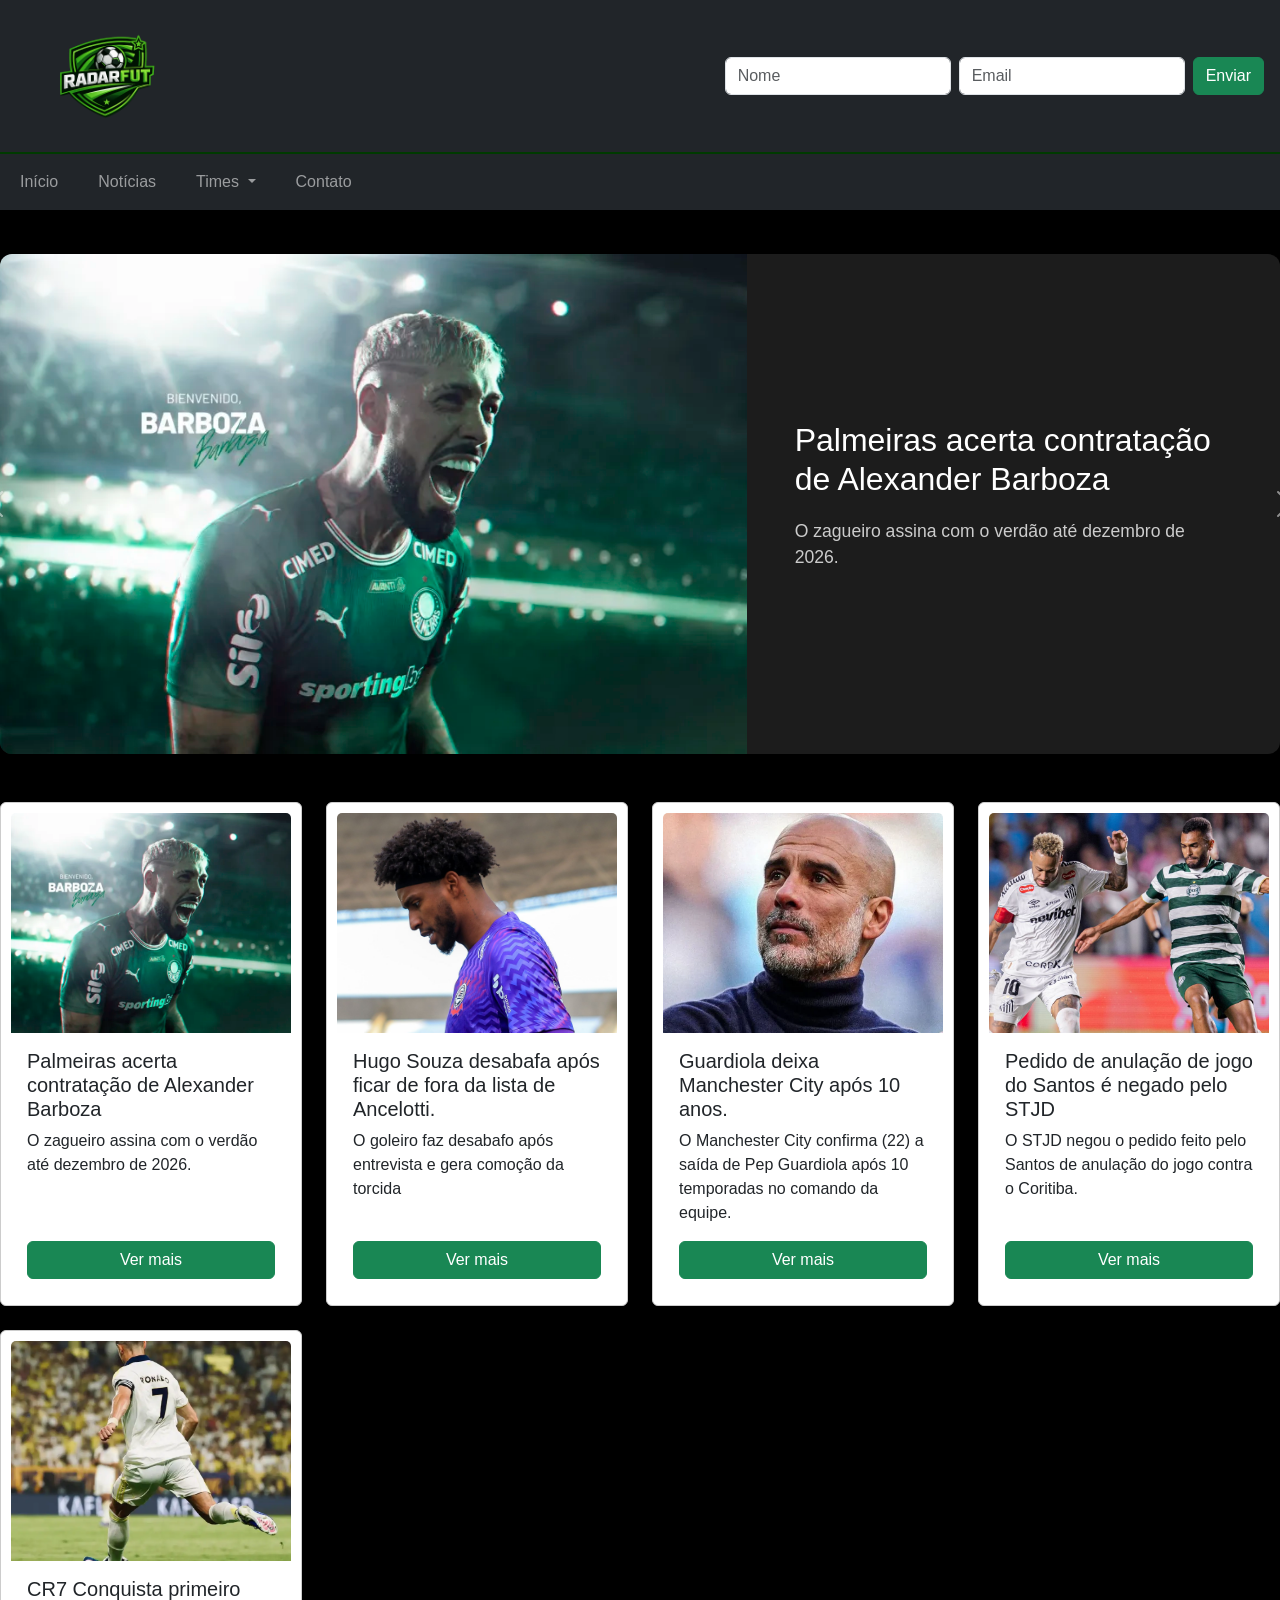
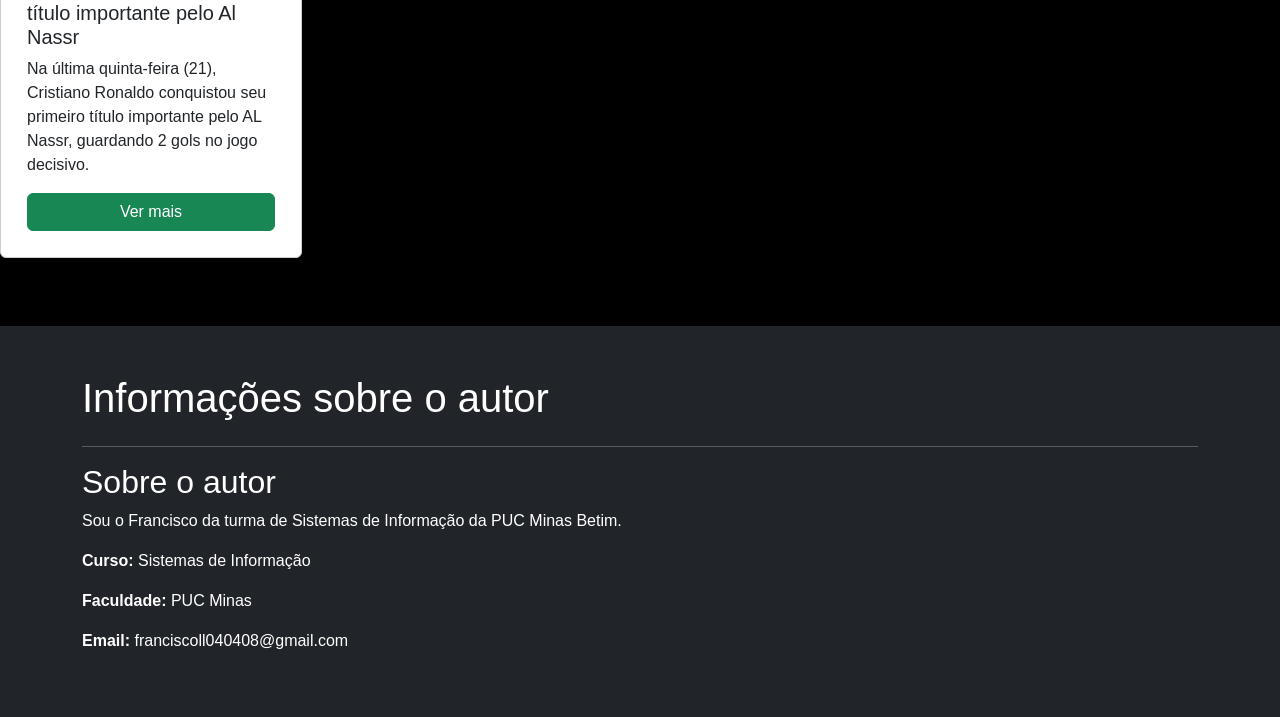
==== public/index.html @ 83c16e63 "chore: arquivos do outro projeto adicionados" ====
<!DOCTYPE html>
<html lang="pt-br">
<head>
    <meta charset="UTF-8">
    <meta name="viewport" content="width=device-width, initial-scale=1.0">
    <title>RadarFut</title>
    <link href="https://cdn.jsdelivr.net/npm/bootstrap@5.3.8/dist/css/bootstrap.min.css" rel="stylesheet" integrity="sha384-sRIl4kxILFvY47J16cr9ZwB07vP4J8+LH7qKQnuqkuIAvNWLzeN8tE5YBujZqJLB" crossorigin="anonymous">
    <script src="https://cdn.jsdelivr.net/npm/bootstrap@5.3.8/dist/js/bootstrap.bundle.min.js" integrity="sha384-FKyoEForCGlyvwx9Hj09JcYn3nv7wiPVlz7YYwJrWVcXK/BmnVDxM+D2scQbITxI" crossorigin="anonymous"></script>
    <link rel="stylesheet" href="./assets/css/styles.css">
</head>
<body>
    <header class="bg-dark text-white p-3 d-flex justify-content-between align-items-center">
        <img src="img/RadarFut.png" alt="Logo RadarFut" class="logoSite">

                    <form class="d-flex gap-2">
                        <input type="text" placeholder="Nome" class="form-control">
                        <input type="email" placeholder="Email" class="form-control">
                        <button class="btn btn-success">Enviar</button>
                    </form>
               
    </header>
    
    <nav class="navbar navbar-expand-lg navbar-dark bg-dark">

  <div class="container-fluid">

    <ul class="navbar-nav d-flex flex-row gap-4">

      <li class="nav-item">
        <a class="nav-link" href="index.html">
          Início
        </a>
      </li>

      <li class="nav-item">
        <a class="nav-link" href="#">
          Notícias
        </a>
      </li>

      <li class="nav-item dropdown">

        <a class="nav-link dropdown-toggle"
           href="#"
           role="button"
           data-bs-toggle="dropdown">

          Times

        </a>

        <ul class="dropdown-menu">

          <li>
            <a class="dropdown-item" href="#">
              Palmeiras
            </a>
          </li>

          <li>
            <a class="dropdown-item" href="#">
              Corinthians
            </a>
          </li>

          <li>
            <a class="dropdown-item" href="#">
              Santos
            </a>
          </li>

          <li>
            <a class="dropdown-item" href="#">
              Manchester City
            </a>
          </li>

          <li>
            <a class="dropdown-item" href="#">
              Al Nassr
            </a>
          </li>

        </ul>

      </li>

      <li class="nav-item">
        <a class="nav-link" href="#contato">
          Contato
        </a>
      </li>

    </ul>

  </div>

</nav>
    
    <main class="container-fluid px-0">
    <section class="mt-4">

  <div id="carouselExample" class="carousel slide" data-bs-ride="carousel">

    <div class="carousel-inner" id="carouselNoticias">
    </div>

    <button class="carousel-control-prev" type="button" data-bs-target="#carouselExample" data-bs-slide="prev">

      <span class="carousel-control-prev-icon"></span>

    </button>

    <button class="carousel-control-next" type="button" data-bs-target="#carouselExample" data-bs-slide="next">

      <span class="carousel-control-next-icon"></span>

    </button>

  </div>

</section>

<section class="mt-5">

  <div class="row g-4" id="listaNoticias"></div>

</section>


    </main>    

  <section id="contato" class="container-fluid bg-dark text-white p-5 mt-5">

    <div class="container">

        <h1 class="mb-4">Informações sobre o autor</h1>

        <hr>

        <div class="row">

            <div class="col-md-6">

                <h2>Sobre o autor</h2>

                <p>
                    Sou o Francisco da turma de Sistemas de Informação da PUC Minas Betim.
                </p>

                <p><strong>Curso:</strong> Sistemas de Informação</p>

                <p><strong>Faculdade:</strong> PUC Minas</p>

                <p><strong>Email:</strong> franciscoll040408@gmail.com</p>

            </div>

        </div>

    </div>

</section>

    <script src="./assets/scripts/app.js"></script>

   <script>

const lista = document.getElementById("listaNoticias")
const carousel = document.getElementById("carouselNoticias")

function mostrarNoticias(noticiasFiltradas){

  lista.innerHTML = ""
  carousel.innerHTML = ""

  noticiasFiltradas.forEach((noticia, index) => {

    if(noticia.destaque){

      carousel.innerHTML += `

      <div class="carousel-item ${index == 0 ? 'active' : ''}">

        <a href="detalhes.html?id=${noticia.id}" 
        class="carousel-link"
        target="_blank">

          <div class="destaque-card">

            <div class="row g-0 align-items-center">

              <div class="col-md-7">

                <img 
                src="${noticia.imagem}" 
                class="d-block w-100 carousel-img">

              </div>

              <div class="col-md-5 p-5 d-flex flex-column justify-content-center">

                <h2>${noticia.titulo}</h2>

                <p>${noticia.descricao}</p>

              </div>

            </div>

          </div>

        </a>

      </div>
      `
    }

    lista.innerHTML += `

    <div class="col-12 col-sm-6 col-lg-3">

      <div class="card h-100">

        <img src="${noticia.imagem}" class="card-img-top">

        <div class="card-body d-flex flex-column">

          <h5>${noticia.titulo}</h5>

          <p>${noticia.descricao}</p>

          <a href="detalhes.html?id=${noticia.id}" 
          class="btn btn-success mt-auto">

            Ver mais

          </a>

        </div>

      </div>

    </div>
    `
  })
}

mostrarNoticias(dados.noticias)

const itensMenu = document.querySelectorAll(".dropdown-item")

itensMenu.forEach(item => {

  item.addEventListener("click", function(event){

    event.preventDefault()

    const timeSelecionado = this.innerText

    const noticiasFiltradas = dados.noticias.filter(noticia => 
      noticia.time === timeSelecionado
    )

    mostrarNoticias(noticiasFiltradas)

  })

})

</script>

</body>
</html>
---- public/assets/css/styles.css ----
body {
    margin: 0;
  font-family: Arial, sans-serif;
  background-color: black;
}

header {
  background: green;
  color: white;
  padding: 20px;
}

.menu {
  background: rgb(0, 0, 0);
  padding: 10px;
  
}

.menu a {
  color: rgb(73, 161, 0);
  margin-right: 15px;
  text-decoration: none;
}

main {
  padding: 20px;
}

.noticias {
  display: flex;
  gap: 10px;
  margin: 20px;
}

.card {
  padding: 10px;
  border: 1px solid #ccc;
}

.footer {
  background: black;
  color: white;
  padding: 10px;
  text-align: center;
}

button {
  background: green;
  color: white;
  padding: 5px 10px;
  border: none;
}

img {
  max-width: 100%;
  height: auto;
}

.carousel-img{
    height: 500px;
    object-fit: cover;
    border-radius: 10px;
}

.carousel-caption{
    background: rgba(0,0,0,0.6);
    border-radius: 10px;
    padding: 20px;
}

.card img{
    height: 220px;
    object-fit: cover;
}

.card{
    transition: 0.3s;
}

.card:hover{
    transform: scale(1.03);
}

.carousel-link{
    text-decoration: none;
    color: rgb(255, 255, 255);
}

.destaque-card{
    background-color: #1c1c1c;
    border-radius: 12px;
    overflow: hidden;
    cursor: pointer;
    transition: 0.3s;
    width: 100%;
}

.destaque-card:hover{
    transform: scale(1.01);
}

.carousel-img{
    height: 500px;
    object-fit: cover;
    width: 100%;
    height: 500px;
    object-fit: cover;
}

.destaque-card h2{
    font-size: 2rem;
    margin-bottom: 20px;
}

.destaque-card p{
    font-size: 1.1rem;
    color: #ccc;
}

.carousel-control-prev{
    left: -100px;
}

.carousel-control-next{
    right: -100px;
}


.destaque-card .row{
    min-height: 500px;
}

#carouselExample{
    width: 100%;
}

#carouselNoticias{
    width: 100%;
}

.carousel-item{
    width: 100%;
}

.destaque-card{
    width: 100%;
    max-width: 1400px;
    margin: 0 auto;
}

.destaque-card .row{
    min-height: 500px;
    width: 100%;
}

.carousel-img{
    width: 100%;
    height: 500px;
    object-fit: cover;
    border-radius: 0;
}

@media(max-width: 768px){

    .destaque-card .row{
        flex-direction: column;
    }

    .carousel-img{
        height: 250px;
    }

    .destaque-card h2{
        font-size: 1.5rem;
    }

    .carousel-control-prev{
        left: 0;
    }

    .carousel-control-next{
        right: 0;
    }

}

.menuTimes{
    background-color: #1c1c1c;
}

.menuTimes .dropdown-item{
    color: white;
}

.menuTimes .dropdown-item:hover{
    background-color: green;
    color: white;
}

.logoSite{
    width: 180px;
    height: auto;
}

header{
    background-color: #111;
    border-bottom: 2px solid rgb(0, 58, 0);
}

.navbar .container-fluid{
    justify-content: flex-start;
}
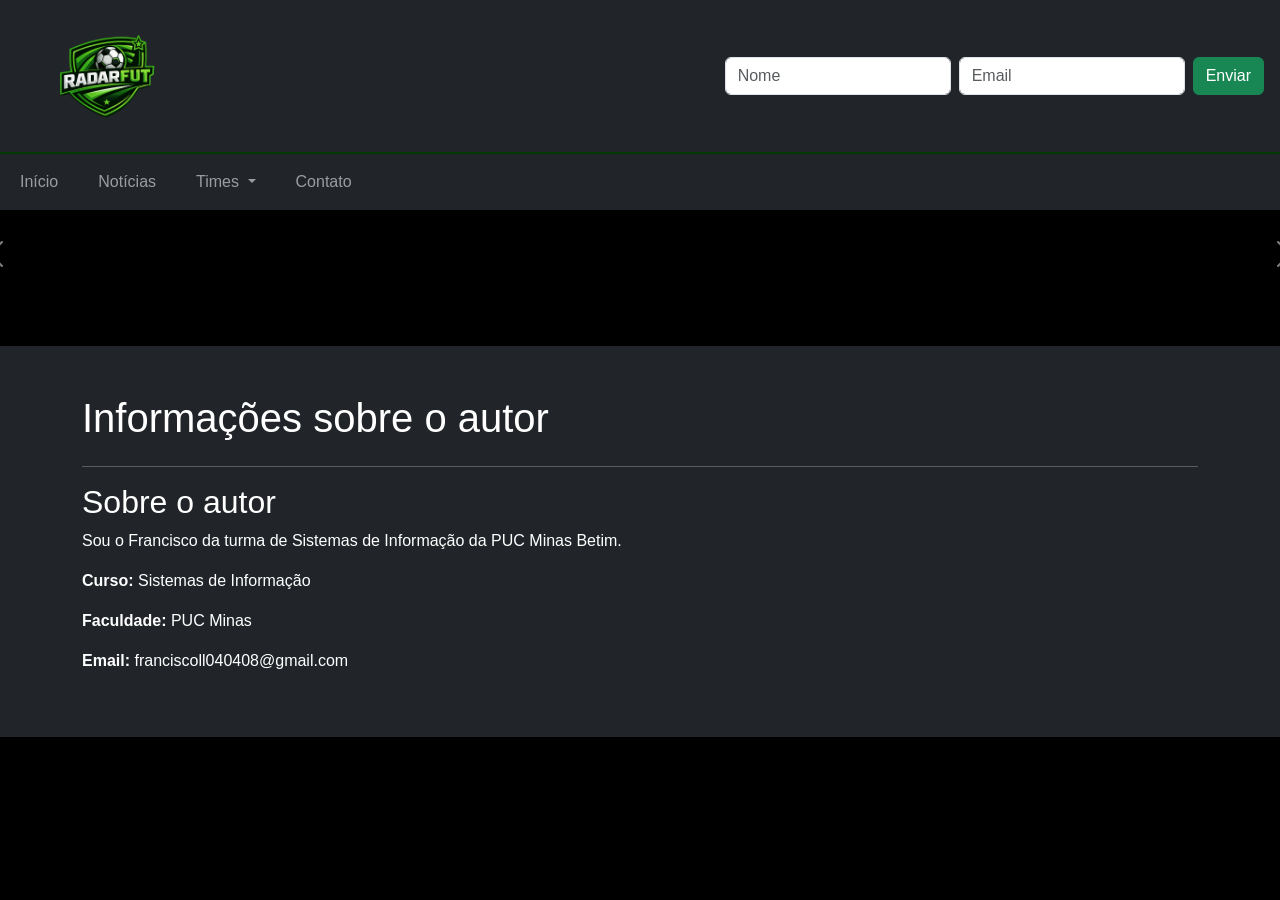
==== commit fc78a383: "feat: Graficos com chart.js" ====
--- a/public/index.html
+++ b/public/index.html
@@ -169,6 +169,7 @@
 const lista = document.getElementById("listaNoticias")
 const carousel = document.getElementById("carouselNoticias")
 
+let noticias = [];
 function mostrarNoticias(noticiasFiltradas){
 
   lista.innerHTML = ""
@@ -246,7 +247,12 @@
   })
 }
 
-mostrarNoticias(dados.noticias)
+fetch("http://localhost:3000/noticias")
+  .then(response => response.json())
+  .then(dados => {
+    noticias = dados;
+    mostrarNoticias(noticias);
+  });
 
 const itensMenu = document.querySelectorAll(".dropdown-item")
 
@@ -258,7 +264,7 @@
 
     const timeSelecionado = this.innerText
 
-    const noticiasFiltradas = dados.noticias.filter(noticia => 
+    const noticiasFiltradas = noticias.filter(noticia => 
       noticia.time === timeSelecionado
     )
 
--- a/public/assets/css/styles.css
+++ b/public/assets/css/styles.css
@@ -209,4 +209,9 @@
 
 .navbar .container-fluid{
     justify-content: flex-start;
+}
+
+#graficoNoticias {
+  width: 100% !important;
+  height: 400px !important;
 }
